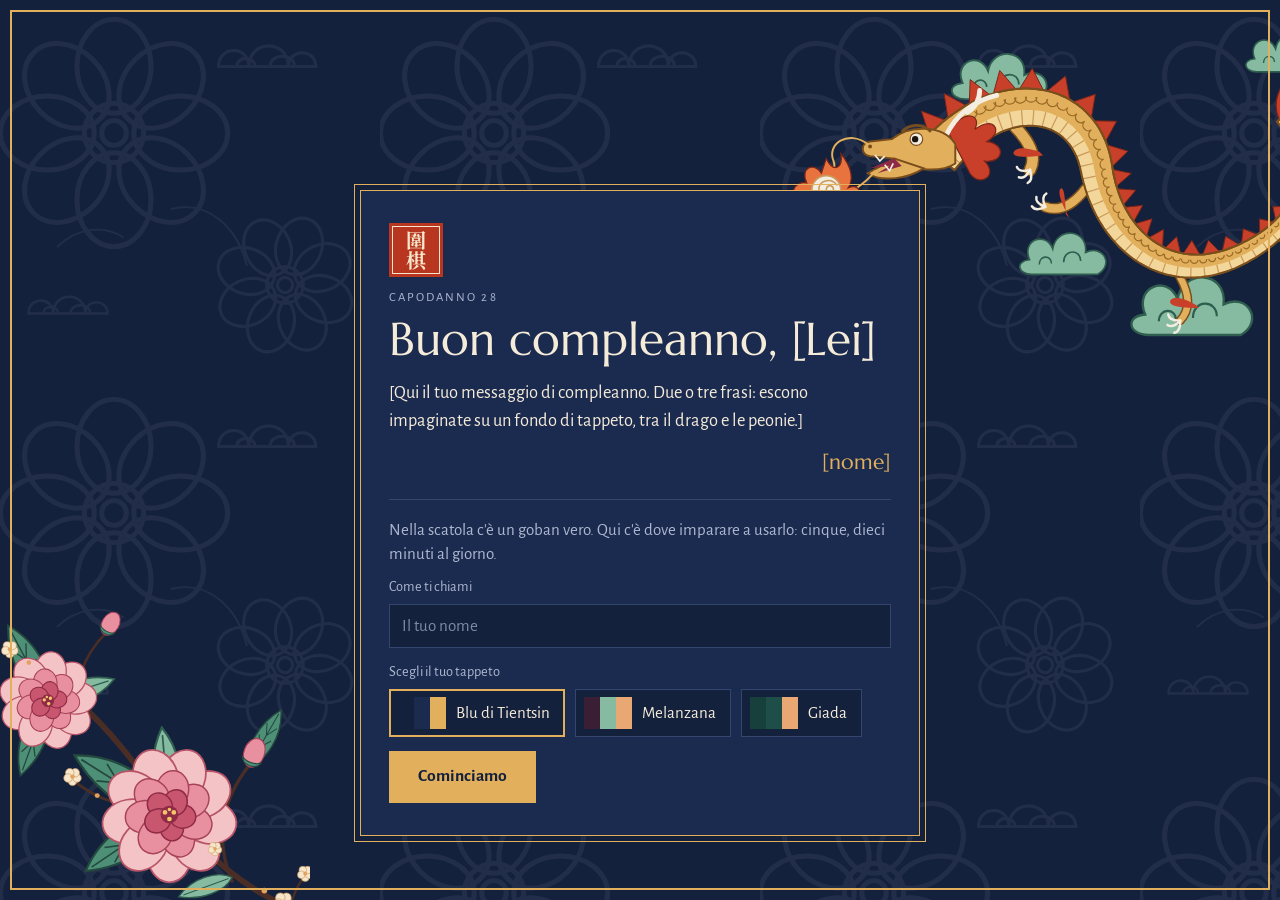
==== index.html @ 8383e3ed "Prima versione del sito: Oggi, percorso, problemi, partita, sfida, tappeto Motore, catalogo e conten" ====
<!doctype html>
<html lang="it" data-palette="blu">
<head>
<meta charset="utf-8">
<meta name="viewport" content="width=device-width, initial-scale=1, viewport-fit=cover">
<title>Capodanno 28</title>
<meta name="description" content="Il go per due: lezioni, problemi, partite e la sfida della settimana.">
<meta name="theme-color" content="#14213D">
<meta name="color-scheme" content="dark">
<link rel="manifest" href="manifest.webmanifest">
<link rel="icon" href="img/icon-192.png" type="image/png">
<link rel="apple-touch-icon" href="img/apple-touch-icon.png">
<meta name="apple-mobile-web-app-capable" content="yes">
<meta name="mobile-web-app-capable" content="yes">
<meta name="apple-mobile-web-app-status-bar-style" content="black-translucent">
<meta name="apple-mobile-web-app-title" content="Capodanno 28">
<link rel="preconnect" href="https://fonts.googleapis.com">
<link rel="preconnect" href="https://fonts.gstatic.com" crossorigin>
<link href="https://fonts.googleapis.com/css2?family=Marcellus&family=Alegreya+Sans:ital,wght@0,400;0,500;0,700;1,400&display=swap" rel="stylesheet">
<link href="https://fonts.googleapis.com/css2?family=Noto+Serif+SC:wght@700&text=%E5%8A%AB%E5%90%83%E5%9C%8D%E5%9C%B0%E5%AF%B6%E5%B8%AB%E5%BE%81%E6%95%91%E6%9D%BE%E6%A2%85%E6%A3%84%E6%A3%8B%E6%AE%BA%E6%B3%A2%E6%B4%BB%E7%88%90%E7%89%A1%E7%93%B6%E7%9C%BC%E7%9F%B3%E7%AB%B9%E7%B6%B2%E8%8F%8A%E8%93%AE%E8%9D%A0%E8%9D%B6%E8%AE%80%E9%80%A3%E9%9B%99%E9%9B%B2%E9%AF%89%E9%B3%A5%E9%B3%B3%E9%B6%B4%E9%BE%8D&display=swap" rel="stylesheet">
<link rel="stylesheet" href="css/app.css">
</head>
<body>
<a class="skip" href="#main">Vai al contenuto</a>
<div class="shell">
  <aside class="side" id="side" aria-label="Menu"></aside>
  <header class="topbar">
    <a class="brand" href="#oggi"><span class="seal-big" aria-hidden="true">圍<br>棋</span><span>Capodanno 28</span></a>
    <button class="menu-btn" id="menuBtn" type="button" aria-label="Tutte le sezioni">
      <svg width="24" height="24" viewBox="0 0 24 24" fill="none" stroke="currentColor" stroke-width="1.8" stroke-linecap="round" aria-hidden="true"><path d="M4 7h16M4 12h16M4 17h16"/></svg>
    </button>
  </header>
  <main id="main" tabindex="-1"></main>
  <nav class="tabs" id="tabs" aria-label="Sezioni principali"></nav>
</div>
<noscript><p style="padding:24px">Capodanno 28 ha bisogno di JavaScript.</p></noscript>
<script src="js/config.js"></script>
<script src="js/util.js"></script>
<script src="js/engine.js"></script>
<script src="js/catalog.js"></script>
<script src="js/content.js"></script>
<script src="js/ornamenti.js"></script>
<script src="js/store.js"></script>
<script src="js/goban.js"></script>
<script src="js/player.js"></script>
<script src="js/game.js"></script>
<script src="js/views.js"></script>
</body>
</html>
---- css/app.css ----
/* ===== Capodanno 28 · tappeti Nichols (Tientsin, anni '20–'30) ===== */
:root, :root[data-palette="blu"] {
  --field: #14213D; --field2: #1B2B4F; --line: #33466F; --band: #E2B05C; --text: #F5EBD9; --muted: #AEB7CF;
  --accent: #E2B05C; --accent-text: #14213D; --tab: #0F1930; --shade: rgba(8, 14, 30, .55);
}
:root[data-palette="melanzana"] {
  --field: #3A1E33; --field2: #4A2842; --line: #6A3F5E; --band: #86BBA2; --text: #F7EBDD; --muted: #CDB5C4;
  --accent: #E9A774; --accent-text: #3A1E33; --tab: #2C1626; --shade: rgba(26, 10, 22, .55);
}
:root[data-palette="giada"] {
  --field: #173F3B; --field2: #1F4E49; --line: #2F6A62; --band: #E9A774; --text: #F5EEDF; --muted: #A9C9BF;
  --accent: #E9A774; --accent-text: #173F3B; --tab: #10302D; --shade: rgba(6, 26, 24, .55);
}
:root {
  --peony: #E8909F; --pearl: #86BBA2; --pearl-dark: #2F5E4F; --cinnabar: #B8361F; --wood: #D9AE6B; --gold: #E2B05C;
  --good: #8FC3A8; --bad: #F2A58E; --info: #F3CF8A;
  --me: var(--gold); --rival: var(--peony);
  --display: 'Marcellus', 'Iowan Old Style', Georgia, serif;
  --body: 'Alegreya Sans', 'Gill Sans', 'Segoe UI', system-ui, sans-serif;
  --han: 'Noto Serif SC', 'Songti SC', 'SimSun', serif;
  --side-w: 232px; --tabs-h: 64px;
  color-scheme: dark;
}
:root[data-me="oro"] { --me: var(--gold); } :root[data-me="rosa"] { --me: var(--peony); } :root[data-me="giada"] { --me: var(--pearl); }
:root[data-rival="oro"] { --rival: var(--gold); } :root[data-rival="rosa"] { --rival: var(--peony); } :root[data-rival="giada"] { --rival: var(--pearl); }

*, *::before, *::after { box-sizing: border-box; }
html { -webkit-text-size-adjust: 100%; scroll-padding-top: 70px; }
body { margin: 0; min-height: 100vh; background: var(--field); color: var(--text); font-family: var(--body); font-size: 17px; line-height: 1.45; -webkit-font-smoothing: antialiased; overflow-x: hidden; }
img { max-width: 100%; }
h1, h2, h3 { font-family: var(--display); font-weight: 400; line-height: 1.1; margin: 0 0 .35em; text-wrap: balance; }
h1 { font-size: clamp(2rem, 5vw, 2.9rem); }
h2 { font-size: 1.55rem; }
h3 { font-size: 1.25rem; }
p { margin: 0 0 .6em; }
a { color: var(--band); }
button, input, select, textarea { font: inherit; color: inherit; }
::selection { background: var(--band); color: var(--field); }
:focus-visible { outline: 2px solid var(--band); outline-offset: 2px; }
.sr-only { position: absolute; width: 1px; height: 1px; overflow: hidden; clip: rect(0 0 0 0); }
.skip { position: absolute; left: -999px; top: 8px; background: var(--accent); color: var(--accent-text); padding: 8px 12px; z-index: 100; }
.skip:focus { left: 8px; }
.dim { color: var(--muted); }
.small { font-size: .92rem; } .tiny { font-size: .78rem; }
.kicker { color: var(--muted); font-size: .8rem; letter-spacing: .16em; text-transform: uppercase; margin: 0 0 4px; }
.label { color: var(--band); font-size: .8rem; letter-spacing: .16em; text-transform: uppercase; font-weight: 700; margin: 0; }
.row-between { display: flex; justify-content: space-between; align-items: baseline; gap: 12px; }
.c-me { color: var(--me); } .c-rival { color: var(--rival); }
.big-num { font-family: var(--display); font-size: 1.8rem; line-height: 1; }
.huge { font-family: var(--display); font-size: clamp(2.8rem, 9vw, 3.6rem); line-height: 1; }

/* ---------- guscio: menu laterale su computer, tab bar su telefono ---------- */
.shell { min-height: 100vh; }
.side { position: fixed; inset: 0 auto 0 0; width: var(--side-w); background: var(--tab); border-right: 2px solid var(--band); padding: 26px 18px 18px; display: flex; flex-direction: column; gap: 20px; overflow: hidden auto; z-index: 20; }
.brand { display: flex; align-items: center; gap: 10px; color: var(--text); text-decoration: none; font-family: var(--display); font-size: 1.25rem; }
.seal-big { width: 42px; height: 42px; flex: none; background: var(--cinnabar); color: #F7E6CC; display: inline-flex; align-items: center; justify-content: center; font-family: var(--han); font-weight: 700; font-size: 15px; line-height: 1; text-align: center; box-shadow: inset 0 0 0 3px var(--cinnabar), inset 0 0 0 4px #F7E6CC; }
.side-filo p { margin: 6px 0 0; font-size: .85rem; color: var(--muted); }
.side-nav { display: flex; flex-direction: column; gap: 1px; position: relative; z-index: 1; }
.side-nav a { padding: 7px 12px; color: var(--muted); text-decoration: none; border-left: 3px solid transparent; }
.side-nav a:hover { color: var(--text); }
.side-nav a.on { color: var(--text); font-weight: 700; border-left-color: var(--band); background: linear-gradient(90deg, var(--shade), transparent); }
.office-btn { position: relative; z-index: 1; display: flex; align-items: center; justify-content: space-between; gap: 8px; min-height: 40px; padding: 0 12px; background: var(--tab); border: 1px solid var(--line); color: var(--muted); cursor: pointer; font-size: .92rem; }
.office-btn:hover { color: var(--text); border-color: var(--band); }
kbd { font-family: var(--body); font-size: .75rem; border: 1px solid var(--line); padding: 0 5px; }
.side-orn { position: absolute; left: -30px; bottom: -26px; width: 180px; opacity: .95; pointer-events: none; }
.topbar { display: none; }
.tabs { display: none; }
main { margin-left: var(--side-w); min-height: 100vh; outline: none; }

@media (max-width: 899px) {
  .side { display: none; }
  main { margin-left: 0; padding-bottom: calc(var(--tabs-h) + env(safe-area-inset-bottom, 0px)); }
  .topbar { display: flex; position: sticky; top: 0; z-index: 20; align-items: center; justify-content: space-between; padding: calc(8px + env(safe-area-inset-top, 0px)) 12px 8px 16px; background: var(--tab); border-bottom: 1px solid var(--line); }
  .topbar .seal-big { width: 34px; height: 34px; font-size: 12px; }
  .topbar .brand { font-size: 1.1rem; }
  .menu-btn { width: 44px; height: 44px; display: inline-flex; align-items: center; justify-content: center; background: none; border: 0; color: var(--muted); cursor: pointer; }
  .tabs { display: grid; grid-template-columns: repeat(5, minmax(0, 1fr)); position: fixed; left: 0; right: 0; bottom: 0; z-index: 20; background: var(--tab); border-top: 2px solid var(--band); padding-bottom: env(safe-area-inset-bottom, 0px); }
  .tabs a { display: flex; flex-direction: column; align-items: center; justify-content: center; gap: 2px; min-height: var(--tabs-h); color: var(--muted); text-decoration: none; font-size: .74rem; }
  .tabs a.on { color: var(--band); }
}

/* ---------- pagina ---------- */
.view { position: relative; isolation: isolate; padding: 34px 40px 56px; max-width: 1240px; min-height: 100vh; }
@media (max-width: 899px) { .view { padding: 20px 16px 32px; min-height: 0; } }
.view::after { content: ''; display: block; height: 16px; margin-top: 40px; background: var(--band); -webkit-mask: url(../img/greca.svg) repeat-x center / 16px 16px; mask: url(../img/greca.svg) repeat-x center / 16px 16px; opacity: .8; }
.page-head { margin-bottom: 22px; max-width: 60ch; text-shadow: 0 1px 12px var(--field); }
.lede { color: var(--muted); font-size: 1.05rem; max-width: 58ch; }
.sec-h { margin: 34px 0 12px; font-size: 1.35rem; }
.card { background: var(--field2); border: 1px solid var(--line); padding: 18px 20px; }
.card.accent, .accent-border { border-color: var(--band); }
.card h2 { font-size: 1.35rem; }
.card-inner { background: var(--shade); border: 1px solid var(--line); padding: 12px 14px; }

/* ornamenti sparsi */
.orn-layer { position: absolute; inset: 0; z-index: -1; overflow: hidden; pointer-events: none; }
.intaglio { position: absolute; inset: 0; background: url(../img/intaglio.svg) repeat 0 0 / 420px 420px; opacity: .055; }
.orn { position: absolute; height: auto; filter: drop-shadow(0 6px 10px rgba(0, 0, 0, .25)); }
.orn.flip { transform: scaleX(-1); }
.o-tr { right: -60px; top: -24px; }
.o-ml { left: -80px; top: 44%; }
.o-br { right: -50px; bottom: 30px; }
.o-bl { left: -40px; bottom: -20px; }
@media (max-width: 899px) {
  .orn { opacity: .85; }
  .o-tr { right: -90px; top: -10px; max-width: 62vw; }
  .o-ml { left: -100px; max-width: 46vw; }
  .o-br { right: -80px; max-width: 50vw; }
  .o-bl { display: none; }
}

/* ---------- pulsanti ---------- */
.btn { display: inline-flex; align-items: center; justify-content: center; gap: 6px; min-height: 44px; padding: 0 16px; background: transparent; color: var(--text); border: 1px solid var(--line); cursor: pointer; text-decoration: none; font-size: 1rem; }
.btn:hover { border-color: var(--band); }
.btn.primary { background: var(--accent); border-color: var(--accent); color: var(--accent-text); font-weight: 700; }
.btn.primary:hover { filter: brightness(1.07); }
.btn.ghost { border-color: transparent; color: var(--muted); text-decoration: underline; text-decoration-color: var(--line); text-underline-offset: 4px; padding: 0 10px; }
.btn.ghost:hover { color: var(--text); text-decoration-color: var(--band); }
.btn.ghost.danger:hover { color: var(--bad); }
.btn.small { min-height: 34px; font-size: .9rem; }
.btn.big { min-height: 52px; padding: 0 28px; font-size: 1.1rem; }
.btn:disabled { opacity: .4; cursor: not-allowed; }
.actions { display: flex; flex-wrap: wrap; gap: 10px; align-items: center; margin-top: 12px; }
.feedback { min-height: 1.4em; margin: 8px 0 0; font-weight: 500; }
.feedback.good { color: var(--good); } .feedback.bad { color: var(--bad); } .feedback.info { color: var(--info); }
.term { font: inherit; color: inherit; background: none; border: 0; padding: 0; cursor: help; text-decoration: underline dotted; text-decoration-color: var(--band); text-underline-offset: 4px; }
.term:hover { color: var(--band); }

/* ---------- perle, filo, sigilli ---------- */
.pearl { display: inline-block; width: 20px; height: 20px; border-radius: 50%; border: 1px solid var(--band); background: var(--field); position: relative; flex: none; }
.pearl.on, .pearl.sm { background: radial-gradient(circle at 35% 30%, #DDF0E4, var(--pearl) 45%, #4E8F78); border-color: var(--pearl-dark); }
.pearl.sm { width: 14px; height: 14px; vertical-align: -2px; }
.filo { position: relative; display: flex; justify-content: space-between; align-items: center; max-width: 380px; height: 24px; margin-top: 8px; }
.filo::before { content: ''; position: absolute; left: 0; right: 0; top: 50%; height: 1px; background: var(--band); }
.filo.sm { height: 16px; } .filo.sm .pearl { width: 13px; height: 13px; }
.filo-extra { position: absolute; right: -32px; font-size: .8rem; color: var(--pearl); }
.seal-mini { display: inline-flex; width: 26px; height: 26px; align-items: center; justify-content: center; background: var(--cinnabar); color: #F7E6CC; font-family: var(--han); font-weight: 700; font-size: 14px; flex: none; }
.seal-mini.off { background: transparent; border: 1px solid var(--line); color: var(--line); }
.seals { display: grid; grid-template-columns: repeat(auto-fill, minmax(84px, 1fr)); gap: 12px 8px; }
.seal-cell { display: flex; flex-direction: column; align-items: center; gap: 3px; text-align: center; color: var(--muted); }
.seal { width: 50px; height: 50px; display: flex; align-items: center; justify-content: center; font-family: var(--han); font-weight: 700; font-size: 25px; border: 1px solid var(--line); color: var(--line); }
.seal-cell.part .seal { border: 1.5px dashed #C8402A; color: #E07A62; }
.seal-cell.got .seal { background: var(--cinnabar); color: #F7E6CC; border: 0; box-shadow: inset 0 0 0 3px var(--cinnabar), inset 0 0 0 4px #F7E6CC; transform: rotate(-2deg); }
.seal-cell.got { color: var(--text); }

/* ---------- Oggi ---------- */
.today-head { display: flex; flex-wrap: wrap; justify-content: space-between; align-items: flex-end; gap: 16px 40px; margin-bottom: 22px; text-shadow: 0 1px 12px var(--field); }
.today-head h1 { margin: 0; }
.today-filo { flex: 0 1 400px; min-width: 260px; }
.today-filo p { margin: 8px 0 0; }
.today-strip { display: grid; grid-template-columns: repeat(auto-fit, minmax(260px, 1fr)); gap: 16px; margin-top: 24px; }
.quick { display: grid; gap: 8px; }
.quick-card { display: flex; flex-direction: column; padding: 10px 14px; border: 1px solid var(--line); background: var(--field); color: var(--text); text-decoration: none; }
.quick-card:hover { border-color: var(--band); }
.qc-t { font-family: var(--display); font-size: 1.12rem; }
.mini-sfida { display: grid; grid-template-columns: minmax(0, 1fr) auto minmax(0, 1fr); align-items: center; gap: 10px; color: var(--text); text-decoration: none; }
.mini-sfida:hover, .mini-tappeto:hover { border-color: var(--band); }
.ms-side { display: flex; flex-direction: column; gap: 2px; font-size: .9rem; }
.ms-side.r { align-items: flex-end; text-align: right; }
.ms-mid { color: var(--muted); font-size: .75rem; letter-spacing: .12em; text-transform: uppercase; text-align: center; }
.mini-tappeto { display: flex; flex-direction: column; gap: 10px; color: var(--text); text-decoration: none; }
.mt-row { display: grid; grid-template-columns: repeat(4, minmax(0, 1fr)); gap: 8px; }
.mt-tile { aspect-ratio: 1; background: var(--field); border: 1px solid var(--band); display: flex; flex-direction: column; align-items: center; justify-content: center; overflow: hidden; }
.mt-tile img { width: 120%; max-width: none; height: 100%; object-fit: contain; }
.mt-tile.locked { border: 1px dashed var(--line); color: var(--muted); }
.han { font-family: var(--han); font-weight: 700; font-size: 1.6rem; color: var(--line); }
.done-card { max-width: 640px; }

/* ---------- goban e pannello ---------- */
.play { display: grid; grid-template-columns: minmax(0, 1fr) minmax(300px, 400px); gap: 28px; align-items: start; }
.play-board { min-width: 0; }
.goban-frame { padding: 10px; background: var(--wood); border: 1px solid #A87B3E; outline: 1px solid var(--band); outline-offset: 4px; margin: 5px; box-shadow: 0 14px 30px rgba(0, 0, 0, .35); }
.goban-frame.sm { padding: 6px; outline-offset: 3px; box-shadow: none; }
.board-wrap { width: min(100%, calc(100vh - 120px)); aspect-ratio: 1; margin: 0 auto; }
.goban-svg { width: 100%; height: 100%; display: block; touch-action: manipulation; user-select: none; -webkit-user-select: none; -webkit-tap-highlight-color: transparent; }
.play-side { position: sticky; top: 24px; display: flex; flex-direction: column; max-height: calc(100vh - 48px); overflow-y: auto; }
.play-title { font-size: 1.45rem; line-height: 1.25; margin: 4px 0 6px; }
.progress { display: flex; gap: 6px; margin-bottom: 12px; }
.progress:empty { display: none; }
.progress span { flex: 1; height: 4px; background: var(--line); }
.progress span.past { background: var(--band); } .progress span.now { background: var(--accent); box-shadow: 0 0 0 1px var(--accent); }
.diff { color: var(--band); letter-spacing: .08em; }
.lesson-text { font-size: 1.08rem; }
.seq-note { color: var(--info); border-left: 2px solid var(--band); padding-left: 12px; min-height: 1.4em; }
.logbox { margin-top: 14px; border-top: 1px solid var(--line); padding-top: 8px; }
.logbox summary { cursor: pointer; color: var(--muted); font-size: .92rem; min-height: 32px; display: flex; align-items: center; }
.log { max-height: 220px; overflow-y: auto; font-size: .95rem; padding-top: 4px; }
.log-line { padding-left: 16px; position: relative; margin-bottom: 4px; }
.log-line::before { content: ''; position: absolute; left: 2px; top: .6em; width: 6px; height: 6px; background: var(--band); transform: rotate(45deg); }
.log-line.alert::before { background: var(--cinnabar); }
.log-line.idea { color: var(--info); font-style: italic; }
.log-line.dim { color: var(--muted); } .log-line.dim::before { background: var(--line); }
.coach-out { margin-top: 14px; padding: 12px 14px; background: var(--shade); border: 1px solid var(--band); }
.coach-h { display: flex; align-items: center; gap: 8px; font-family: var(--display); font-size: 1.1rem; color: var(--band); margin-bottom: 6px; }
.coach-out p { font-size: .98rem; }
@media (max-width: 899px) {
  /* telefono: consegna sopra, goban, poi risposta e pulsanti */
  .play { display: flex; flex-direction: column; gap: 0; }
  .play-side { display: contents; }
  .play-head { order: -1; margin-bottom: 10px; }
  .play-board { margin: 0 -8px 6px; }
  .play-side > :not(.play-head) { order: 1; }
  .play .play-body:not(:empty), .play .feedback:not(:empty) { background: var(--field2); border: 1px solid var(--line); padding: 10px 14px; margin: 8px 0 0; }
  .play .feedback:not(:empty) + .actions { margin-top: 10px; }
  .goban-frame { padding: 6px; outline-offset: 3px; margin: 4px; }
  .board-wrap { width: 100%; }
  .play-title { font-size: 1.3rem; }
  .game .play-head { display: none; }
  .game-top { margin-bottom: 10px; gap: 8px; }
  .pl-card { padding: 6px 10px; }
}

/* ---------- partita ---------- */
.game-top { display: flex; flex-direction: column; gap: 12px; margin-bottom: 18px; }
.cfg-btn { align-self: flex-start; display: inline-flex; align-items: center; gap: 10px; min-height: 44px; padding: 0 16px; background: var(--field2); border: 1px solid var(--line); color: var(--text); cursor: pointer; max-width: 100%; text-align: left; }
.cfg-btn:hover, .cfg-btn[aria-expanded="true"] { border-color: var(--band); }
.chev { color: var(--band); }
.cfg-sheet { max-width: 720px; }
.seg { border: 0; padding: 0; margin: 0 0 14px; }
.seg legend { font-family: var(--display); font-size: 1.08rem; color: var(--band); margin-bottom: 6px; padding: 0; }
.seg-row { display: flex; flex-wrap: wrap; gap: 6px; }
.seg label { position: relative; }
.seg input { position: absolute; opacity: 0; pointer-events: none; }
.seg label span { display: inline-flex; align-items: center; min-height: 40px; padding: 0 14px; border: 1px solid var(--line); cursor: pointer; }
.seg input:checked + span { background: var(--accent); border-color: var(--accent); color: var(--accent-text); font-weight: 700; }
.seg input:focus-visible + span { outline: 2px solid var(--band); outline-offset: 2px; }
.hint { color: var(--muted); font-size: .9rem; margin: 6px 0 0; }
.check { display: flex; gap: 10px; align-items: center; min-height: 40px; cursor: pointer; }
.check input { width: 20px; height: 20px; accent-color: var(--accent); }
.pl-cards { display: grid; grid-template-columns: repeat(2, minmax(0, 1fr)); gap: 10px; max-width: 520px; }
.pl-card { display: flex; align-items: center; gap: 10px; padding: 8px 12px; border: 1px solid var(--line); background: var(--field); }
.pl-card.on { border-color: var(--band); }
.pl-t { display: flex; flex-direction: column; line-height: 1.2; min-width: 0; }
.pl-t small { color: var(--muted); font-size: .82rem; }
.stone { width: 18px; height: 18px; border-radius: 50%; flex: none; }
.stone.b { background: radial-gradient(circle at 35% 30%, #5B5866, #0E0D12 60%); border: 1px solid #5A6488; }
.stone.w { background: radial-gradient(circle at 35% 30%, #FFFDF7, #D9CDB5); }
.status { font-weight: 500; }
.alert { margin: 8px 0; }
.alert-h { font-weight: 700; margin-bottom: 4px; }
.alert-h.bad { color: var(--bad); } .alert-h.good { color: var(--good); }
.verdict { font-family: var(--display); font-size: 1.3rem; margin: 6px 0; }
.verdict.good { color: var(--good); } .verdict.warn { color: var(--info); } .verdict.bad { color: var(--bad); }
.note { color: var(--bad); }
.icon-btn { min-width: 0; }
.game .actions .icon-btn { flex: 1 1 0; min-width: 88px; }
.slider { width: 100%; accent-color: var(--accent); margin: 12px 0; }
.review-list, .chips { display: flex; flex-wrap: wrap; gap: 6px; margin: 8px 0; }
.chip { min-height: 36px; padding: 0 12px; background: var(--field); border: 1px solid var(--line); color: var(--text); cursor: pointer; font-size: .92rem; }
.chip:hover { border-color: var(--band); }
.chip.bad { border-color: var(--bad); color: var(--bad); } .chip.warn { border-color: var(--info); color: var(--info); }

/* ---------- percorso e problemi ---------- */
.path { list-style: none; margin: 0; padding: 0; display: flex; flex-direction: column; gap: 8px; max-width: 860px; }
.path-row { display: grid; grid-template-columns: 44px minmax(0, 1fr) auto; gap: 14px; align-items: center; padding: 12px 16px; }
.pr-n { width: 38px; height: 38px; display: flex; align-items: center; justify-content: center; font-family: var(--display); font-size: 1.2rem; border: 1px solid var(--line); color: var(--muted); }
.path-row.done .pr-n { background: var(--band); border-color: var(--band); color: var(--field); }
.path-row.cur { border-color: var(--band); }
.path-row.cur .pr-n { border-color: var(--band); color: var(--band); }
.path-row.locked { opacity: .6; }
.pr-main { display: flex; flex-direction: column; min-width: 0; }
.pr-t { font-family: var(--display); font-size: 1.25rem; }
.pr-act { display: flex; flex-wrap: wrap; gap: 8px; justify-content: flex-end; }
@media (max-width: 640px) { .path-row { grid-template-columns: 38px minmax(0, 1fr); } .pr-act { grid-column: 1 / -1; justify-content: flex-start; } }
.tiles { display: grid; grid-template-columns: repeat(auto-fit, minmax(220px, 1fr)); gap: 12px; max-width: 900px; }
.tile { display: flex; flex-direction: column; gap: 2px; color: var(--text); text-decoration: none; }
.tile:hover { border-color: var(--band); }
.levels { display: grid; grid-template-columns: repeat(auto-fill, minmax(64px, 1fr)); gap: 8px; max-width: 900px; }
.lvl { display: flex; flex-direction: column; gap: 6px; padding: 8px 8px 10px; border: 1px solid var(--line); background: var(--field2); color: var(--text); text-decoration: none; text-align: center; }
.lvl-n { font-family: var(--display); font-size: 1.15rem; }
.lvl-bar { height: 4px; background: var(--line); display: block; }
.lvl-bar span { display: block; height: 100%; background: var(--pearl); }
.lvl.cur { border-color: var(--band); }
.lvl.full { border-color: var(--pearl-dark); }
.lvl.locked { opacity: .45; cursor: pointer; }
.lvl:hover { border-color: var(--band); }
.theme-list { display: grid; grid-template-columns: repeat(auto-fill, minmax(260px, 1fr)); gap: 8px; max-width: 900px; }
.theme { display: flex; gap: 12px; align-items: center; color: var(--text); text-decoration: none; padding: 12px 14px; }
.theme:hover { border-color: var(--band); }
.pgrid { display: grid; grid-template-columns: repeat(auto-fill, minmax(76px, 1fr)); gap: 8px; max-width: 700px; }
.pcell { display: flex; flex-direction: column; align-items: center; justify-content: center; min-height: 64px; background: var(--field2); border: 1px solid var(--line); color: var(--text); text-decoration: none; font-family: var(--display); font-size: 1.35rem; }
.pcell span { font-family: var(--body); font-size: .72rem; color: var(--muted); }
.pcell.ok { border-color: var(--pearl-dark); background: linear-gradient(var(--field2), var(--field2)) padding-box; }
.pcell.ok span { color: var(--pearl); }
.pcell.ko span { color: var(--bad); }
.pcell:hover { border-color: var(--band); }

/* ---------- sfida ---------- */
.score { display: grid; grid-template-columns: minmax(0, 1fr) auto minmax(0, 1fr); align-items: end; gap: 10px; max-width: 640px; }
.sc-side { display: flex; flex-direction: column; gap: 2px; }
.sc-side.r { align-items: flex-end; text-align: right; }
.sc-mid { font-family: var(--display); color: var(--muted); padding-bottom: 26px; }
.saturday { max-width: 640px; margin-top: 14px; }
.saturday .title { font-family: var(--display); font-size: 1.3rem; margin: 4px 0; }
.codes { margin-top: 18px; max-width: 900px; }
.two { display: grid; grid-template-columns: repeat(auto-fit, minmax(260px, 1fr)); gap: 18px; margin-top: 8px; }
textarea.code { width: 100%; resize: vertical; background: var(--field); border: 1px solid var(--line); padding: 8px 10px; font-family: ui-monospace, Menlo, Consolas, monospace; font-size: .78rem; word-break: break-all; margin-top: 6px; }
.readout { display: flex; flex-direction: column; padding: 6px 16px; max-width: 900px; }
.ro-row { display: grid; grid-template-columns: 200px minmax(0, 1fr) auto; gap: 12px; padding: 9px 0; border-bottom: 1px solid var(--line); align-items: center; }
.ro-row:last-child { border-bottom: 0; }
.ro-row.live { grid-template-columns: 64px minmax(0, 1fr) auto; }
.ro-row .ok { color: var(--pearl); } .ro-row .ko { color: var(--bad); }
.meter { display: block; height: 6px; background: var(--line); } .meter span { display: block; height: 100%; background: var(--pearl); }
@media (max-width: 640px) { .ro-row { grid-template-columns: minmax(0, 1fr) auto; } .ro-row > :first-child { grid-column: 1 / -1; } .ro-row.live { grid-template-columns: 54px minmax(0, 1fr); } .ro-row.live > :first-child { grid-column: auto; } .ro-row.live > :last-child { grid-column: 1 / -1; justify-self: start; } }
.live { display: flex; flex-direction: column; gap: 12px; max-width: 900px; }
.live-add summary { list-style: none; width: max-content; }
.live-add summary::-webkit-details-marker { display: none; }
.live-add[open] summary { margin-bottom: 12px; }
.form-grid { display: grid; grid-template-columns: repeat(auto-fill, minmax(150px, 1fr)); gap: 12px; }
.field { display: flex; flex-direction: column; gap: 6px; margin-bottom: 14px; }
.field > span { color: var(--muted); font-size: .9rem; }
.form-grid .field { margin: 0; }
input[type="text"], input[type="date"], input[type="search"], select, .search { min-height: 44px; width: 100%; background: var(--field); border: 1px solid var(--line); padding: 8px 12px; border-radius: 0; }
input:focus-visible, select:focus-visible, textarea:focus-visible { outline: 2px solid var(--band); outline-offset: 1px; }
input::placeholder, textarea::placeholder { color: var(--muted); opacity: .7; }

/* ---------- tappeto ---------- */
.carpet-frame { padding: 14px; border: 2px solid var(--band); background: var(--field2); position: relative; max-width: 1000px; }
.carpet-frame::before, .carpet-frame::after { content: ''; position: absolute; left: 10px; right: 10px; height: 12px; background: repeating-linear-gradient(90deg, var(--text) 0 1px, transparent 1px 5px); opacity: .5; }
.carpet-frame::before { top: -14px; } .carpet-frame::after { bottom: -14px; }
.carpet { display: grid; grid-template-columns: repeat(auto-fill, minmax(92px, 1fr)); gap: 8px; }
.ct { aspect-ratio: 1; display: flex; flex-direction: column; align-items: center; justify-content: center; gap: 2px; padding: 4px; background: var(--field); border: 1px solid var(--line); overflow: hidden; color: var(--muted); font: inherit; }
.ct.open { border-color: var(--band); cursor: pointer; color: var(--text); }
.ct.open:hover { background: var(--shade); }
.ct img { flex: 1; min-height: 0; width: 100%; object-fit: contain; }
.ct-l { font-size: .68rem; line-height: 1.1; text-align: center; max-width: 100%; overflow: hidden; text-overflow: ellipsis; white-space: nowrap; }
.ct.next { border: 1px dashed var(--band); color: var(--band); }
.motif-card { width: min(92vw, 460px); text-align: center; }
.motif-card img { max-height: 50vh; }

/* ---------- lessico e maestro ---------- */
.gl { display: grid; grid-template-columns: minmax(0, 300px) minmax(0, 1fr); gap: 28px; align-items: start; max-width: 1000px; }
.gl-left { display: flex; flex-direction: column; gap: 10px; }
.gl-list { display: flex; flex-direction: column; max-height: calc(100vh - 280px); overflow-y: auto; padding-right: 6px; }
.gl-cat { font-family: var(--display); color: var(--band); margin: 14px 0 4px; font-size: 1.05rem; }
.gl-item { text-align: left; background: none; border: 0; border-left: 2px solid transparent; padding: 5px 0 5px 12px; cursor: pointer; color: var(--text); }
.gl-item.on { border-left-color: var(--band); color: var(--band); }
.gl-item:hover { color: var(--band); }
.gl-jp { color: var(--muted); font-style: italic; font-size: .9em; }
.gl-detail { position: sticky; top: 24px; }
.gl-head { display: flex; gap: 14px; align-items: baseline; flex-wrap: wrap; }
.tb-jp { color: var(--muted); font-style: italic; font-size: 1.1rem; }
.gl-def { font-size: 1.1rem; max-width: 52ch; }
.gl-dia { width: min(100%, 320px); }
@media (max-width: 899px) { .gl { grid-template-columns: minmax(0, 1fr); } .gl-detail { position: static; order: -1; } .gl-list { max-height: none; } }
#termbox { position: fixed; right: 20px; bottom: 20px; z-index: 60; width: min(380px, calc(100vw - 24px)); background: var(--field2); border: 1px solid var(--band); padding: 16px 18px; box-shadow: 0 18px 40px rgba(0, 0, 0, .5); }
@media (max-width: 899px) { #termbox { left: 12px; right: 12px; width: auto; bottom: calc(var(--tabs-h) + 12px + env(safe-area-inset-bottom, 0px)); max-height: 70vh; overflow-y: auto; } }
.tb-head { display: flex; gap: 12px; align-items: baseline; }
.tb-term { font-family: var(--display); font-size: 1.6rem; color: var(--band); }
.term-dia { width: 200px; margin: 4px 0; }
.ask { display: flex; gap: 8px; max-width: 760px; }
.ask .search { flex: 1; }
.answers { display: flex; flex-direction: column; gap: 10px; max-width: 760px; margin-top: 14px; }
.answer h3 { margin-bottom: 6px; }

/* ---------- progressi e impostazioni ---------- */
.chart { position: relative; display: grid; grid-template-columns: repeat(14, minmax(0, 1fr)); gap: 6px; align-items: end; height: 190px; padding: 16px 16px 8px; max-width: 900px; }
.bar-col { display: flex; flex-direction: column; align-items: center; justify-content: flex-end; height: 100%; gap: 4px; }
.bar { width: 100%; max-width: 26px; background: var(--line); min-height: 2px; }
.bar.full { background: var(--pearl); }
.chart-goal { position: absolute; left: 16px; right: 16px; border-top: 1px dashed var(--band); margin-bottom: 24px; pointer-events: none; }
.chart-goal span { position: absolute; right: 0; top: -18px; font-size: .72rem; color: var(--band); }
.form { max-width: 640px; }
section.card { margin-bottom: 14px; max-width: 900px; }
.swatches { display: flex; flex-wrap: wrap; gap: 10px; }
.swatch { display: inline-flex; align-items: center; gap: 10px; min-height: 48px; padding: 6px 14px 6px 8px; background: var(--field); border: 1px solid var(--line); color: var(--text); cursor: pointer; }
.swatch.on { border-color: var(--band); box-shadow: inset 0 0 0 1px var(--band); }
.sw-chip { display: inline-flex; width: 48px; height: 32px; }
.sw-chip i { flex: 1; }
.sw-blu i:nth-child(1) { background: #14213D; } .sw-blu i:nth-child(2) { background: #1B2B4F; } .sw-blu i:nth-child(3) { background: #E2B05C; }
.sw-melanzana i:nth-child(1) { background: #3A1E33; } .sw-melanzana i:nth-child(2) { background: #86BBA2; } .sw-melanzana i:nth-child(3) { background: #E9A774; }
.sw-giada i:nth-child(1) { background: #173F3B; } .sw-giada i:nth-child(2) { background: #1F4E49; } .sw-giada i:nth-child(3) { background: #E9A774; }
.seg-opt { display: inline-flex; align-items: center; gap: 8px; min-height: 40px; padding: 0 12px 0 0; cursor: pointer; }
.seg-opt input { accent-color: var(--accent); width: 18px; height: 18px; }
.dot { width: 14px; height: 14px; border-radius: 50%; } .dot.c-oro { background: var(--gold); } .dot.c-rosa { background: var(--peony); } .dot.c-giada { background: var(--pearl); }

/* ---------- menu a foglio, messaggi ---------- */
.menu-sheet { position: fixed; inset: 0; z-index: 70; background: rgba(0, 0, 0, .55); display: flex; align-items: flex-end; justify-content: center; padding: 12px; }
@media (min-width: 900px) { .menu-sheet { align-items: center; } }
.menu-card { width: min(100%, 460px); max-height: 85vh; overflow-y: auto; border-color: var(--band); padding-bottom: calc(18px + env(safe-area-inset-bottom, 0px)); }
.menu-top { display: flex; justify-content: space-between; align-items: center; }
.menu-list { display: grid; grid-template-columns: repeat(2, minmax(0, 1fr)); gap: 6px; margin-top: 8px; }
.menu-list a, .menu-list button { display: flex; align-items: center; gap: 10px; min-height: 48px; padding: 0 12px; background: var(--field); border: 1px solid var(--line); color: var(--text); text-decoration: none; cursor: pointer; text-align: left; font-size: .95rem; }
.menu-list a:hover, .menu-list button:hover { border-color: var(--band); }
#toasts { position: fixed; left: 50%; transform: translateX(-50%); bottom: 22px; z-index: 80; display: flex; flex-direction: column; align-items: center; gap: 8px; pointer-events: none; width: max-content; max-width: calc(100vw - 24px); }
@media (max-width: 899px) { #toasts { bottom: calc(var(--tabs-h) + 12px + env(safe-area-inset-bottom, 0px)); } }
.toast { background: var(--tab); border: 1px solid var(--line); padding: 10px 16px; box-shadow: 0 10px 30px rgba(0, 0, 0, .45); transition: opacity .5s, transform .5s; font-weight: 500; }
.toast.gold { border-color: var(--band); color: var(--band); } .toast.red { border-color: var(--cinnabar); }
.toast.out { opacity: 0; transform: translateY(8px); }
.toast-perle, .toast-seal { display: inline-flex; align-items: center; gap: 8px; }

/* ---------- benvenuto ---------- */
body.welcome-mode .side, body.welcome-mode .tabs, body.welcome-mode .topbar { display: none; }
body.welcome-mode main { margin-left: 0; padding-bottom: 0; }
body.welcome-mode .view { max-width: none; padding: 0; }
body.welcome-mode .view::after { display: none; }
.welcome { position: relative; min-height: 100vh; overflow: hidden; display: flex; align-items: center; justify-content: center; padding: calc(40px + env(safe-area-inset-top, 0px)) 16px calc(40px + env(safe-area-inset-bottom, 0px)); background: var(--field); }
.welcome::before { content: ''; position: absolute; inset: 0; background: url(../img/intaglio.svg) repeat 0 0 / 380px 380px; opacity: .06; }
.welcome::after { content: ''; position: absolute; inset: 10px; border: 2px solid var(--band); pointer-events: none; }
.w-drago { position: absolute; right: -60px; top: 10px; width: min(560px, 80vw); }
.w-peonie { position: absolute; left: -70px; bottom: -40px; width: min(380px, 60vw); transform: rotate(180deg) scaleX(-1); }
.w-card { position: relative; z-index: 1; width: min(560px, 100%); background: var(--field2); border: 1px solid var(--band); outline: 1px solid var(--band); outline-offset: 5px; padding: 32px 28px; margin-top: 14vh; }
.w-card h1 { margin: 6px 0 14px; }
.w-msg { font-size: 1.15rem; line-height: 1.55; }
.w-firma { font-family: var(--display); font-size: 1.3rem; color: var(--band); text-align: right; }
.w-setup { margin-top: 22px; padding-top: 18px; border-top: 1px solid var(--line); }
.w-card .seal-big { width: 54px; height: 54px; font-size: 20px; margin-bottom: 12px; }
@media (max-width: 640px) { .w-card { padding: 24px 18px; margin-top: 22vh; } }

/* ---------- modalità ufficio ---------- */
body.office .shell, body.office #termbox, body.office #toasts { display: none; }
.office-sheet { position: fixed; inset: 0; z-index: 9999; background: #FFFFFF; color: #202124; font-family: 'Segoe UI', Calibri, Arial, sans-serif; font-size: 13px; line-height: 1.3; display: flex; flex-direction: column; color-scheme: light; }
.office-sheet[hidden] { display: none; }
.os-menu { display: flex; gap: 18px; padding: 8px 14px; background: #F3F3F3; border-bottom: 1px solid #DADADA; color: #333; overflow-x: auto; }
.os-bar { display: flex; gap: 14px; align-items: center; padding: 5px 10px; border-bottom: 1px solid #DADADA; color: #333; }
.os-ref { width: 70px; border: 1px solid #D0D0D0; padding: 2px 6px; }
.os-fx { color: #888; font-style: italic; }
.os-grid { flex: 1; overflow: auto; }
.os-grid table { border-collapse: collapse; min-width: 100%; }
.os-grid th { background: #F3F3F3; color: #555; font-weight: 400; border: 1px solid #DADADA; padding: 2px 6px; position: sticky; top: 0; min-width: 34px; }
.os-grid tbody th { position: static; text-align: center; }
.os-grid td { border: 1px solid #E3E3E3; padding: 3px 8px; height: 20px; white-space: nowrap; min-width: 90px; }
.os-grid td.os-num { text-align: right; }
.os-grid tr.os-title td:first-of-type { font-weight: 700; font-size: 15px; }
.os-grid tr.os-hdr td { background: #E8EEF6; font-weight: 600; }
.os-tabs { display: flex; gap: 2px; padding: 0 10px calc(0px + env(safe-area-inset-bottom, 0px)); background: #F3F3F3; border-top: 1px solid #DADADA; }
.os-tab { padding: 5px 14px; color: #444; background: none; border: 0; font: inherit; cursor: default; }
.os-tab.on { background: #FFF; border: 1px solid #DADADA; border-top: 0; font-weight: 600; }

/* ---------- animazioni ---------- */
.breath { animation: breath 1.8s ease-in-out infinite; }
@keyframes breath { 50% { opacity: .4; } }
.pulse { animation: pulse .6s ease-out forwards; transform-box: fill-box; transform-origin: center; }
@keyframes pulse { from { transform: scale(.7); opacity: 1; } to { transform: scale(1.35); opacity: 0; } }
@media (prefers-reduced-motion: reduce) { .breath { animation: none; } .pulse { animation: none; opacity: 0; } .toast { transition: none; } }
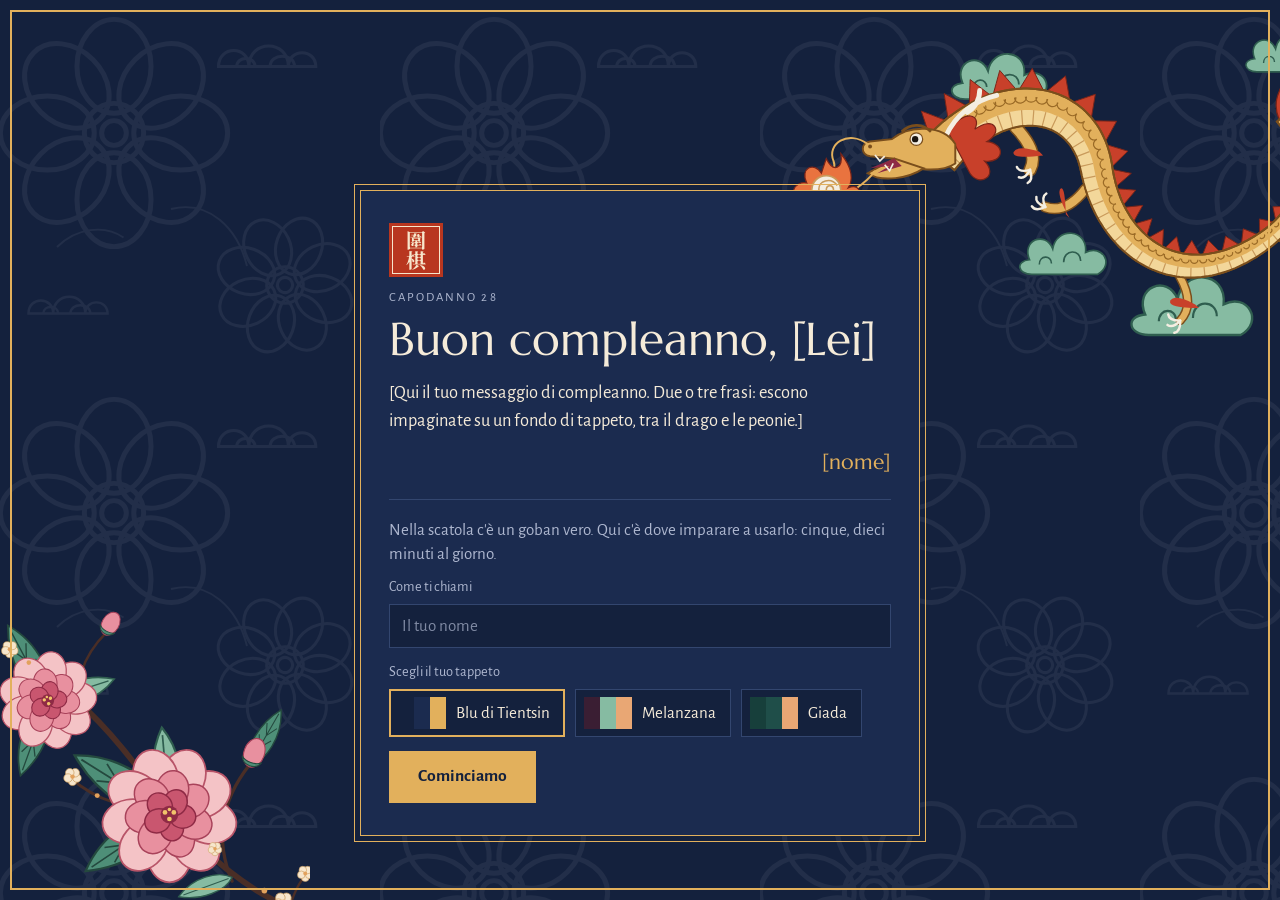
==== commit 949b77d7: "Account Supabase predisposto, problemi a caso, meno clic, salvaschermo - Accesso con email e passwor" ====
--- a/index.html
+++ b/index.html
@@ -41,6 +41,7 @@
 <script src="js/content.js"></script>
 <script src="js/ornamenti.js"></script>
 <script src="js/store.js"></script>
+<script src="js/sync.js"></script>
 <script src="js/goban.js"></script>
 <script src="js/player.js"></script>
 <script src="js/game.js"></script>
--- a/css/app.css
+++ b/css/app.css
@@ -406,25 +406,52 @@
 .w-card .seal-big { width: 54px; height: 54px; font-size: 20px; margin-bottom: 12px; }
 @media (max-width: 640px) { .w-card { padding: 24px 18px; margin-top: 22vh; } }
 
-/* ---------- modalità ufficio ---------- */
+/* ---------- modalità ufficio: il tappeto come salvaschermo ---------- */
 body.office .shell, body.office #termbox, body.office #toasts { display: none; }
-.office-sheet { position: fixed; inset: 0; z-index: 9999; background: #FFFFFF; color: #202124; font-family: 'Segoe UI', Calibri, Arial, sans-serif; font-size: 13px; line-height: 1.3; display: flex; flex-direction: column; color-scheme: light; }
-.office-sheet[hidden] { display: none; }
-.os-menu { display: flex; gap: 18px; padding: 8px 14px; background: #F3F3F3; border-bottom: 1px solid #DADADA; color: #333; overflow-x: auto; }
-.os-bar { display: flex; gap: 14px; align-items: center; padding: 5px 10px; border-bottom: 1px solid #DADADA; color: #333; }
-.os-ref { width: 70px; border: 1px solid #D0D0D0; padding: 2px 6px; }
-.os-fx { color: #888; font-style: italic; }
-.os-grid { flex: 1; overflow: auto; }
-.os-grid table { border-collapse: collapse; min-width: 100%; }
-.os-grid th { background: #F3F3F3; color: #555; font-weight: 400; border: 1px solid #DADADA; padding: 2px 6px; position: sticky; top: 0; min-width: 34px; }
-.os-grid tbody th { position: static; text-align: center; }
-.os-grid td { border: 1px solid #E3E3E3; padding: 3px 8px; height: 20px; white-space: nowrap; min-width: 90px; }
-.os-grid td.os-num { text-align: right; }
-.os-grid tr.os-title td:first-of-type { font-weight: 700; font-size: 15px; }
-.os-grid tr.os-hdr td { background: #E8EEF6; font-weight: 600; }
-.os-tabs { display: flex; gap: 2px; padding: 0 10px calc(0px + env(safe-area-inset-bottom, 0px)); background: #F3F3F3; border-top: 1px solid #DADADA; }
-.os-tab { padding: 5px 14px; color: #444; background: none; border: 0; font: inherit; cursor: default; }
-.os-tab.on { background: #FFF; border: 1px solid #DADADA; border-top: 0; font-weight: 600; }
+.saver { position: fixed; inset: 0; z-index: 9999; background: #0B0E17; display: flex; flex-direction: column; align-items: center; justify-content: center; padding: 3vmin 4vmin; gap: 0; cursor: pointer; }
+.fringe { width: min(100%, 150vh); height: 3.2vmin; background: repeating-linear-gradient(90deg, var(--text) 0 2px, transparent 2px 7px); opacity: .55; flex: none; }
+.rug { flex: 1; width: min(100%, 150vh); min-height: 0; display: flex; box-shadow: 0 30px 80px rgba(0, 0, 0, .6); }
+.rug-border { flex: 1; display: flex; padding: 4.5vmin; background: var(--field2); position: relative; }
+.rug-border::before, .rug-border::after { content: ''; position: absolute; left: 1.2vmin; right: 1.2vmin; height: 16px; background: var(--band); -webkit-mask: url(../img/greca.svg) repeat-x center / 16px 16px; mask: url(../img/greca.svg) repeat-x center / 16px 16px; }
+.rug-border::before { top: 1.4vmin; } .rug-border::after { bottom: 1.4vmin; transform: rotate(180deg); }
+.rug-field { flex: 1; position: relative; overflow: hidden; background: var(--field); border: 2px solid var(--band); outline: 1px solid var(--band); outline-offset: -9px; }
+.rug-field::before { content: ''; position: absolute; inset: 0; background: url(../img/intaglio.svg) repeat 0 0 / 360px 360px; opacity: .07; }
+.medallion { position: absolute; left: 50%; top: 50%; width: min(46vmin, 42%); aspect-ratio: 1; transform: translate(-50%, -50%); border-radius: 50%; background: var(--field2); border: 3px solid var(--band); outline: 1px solid var(--band); outline-offset: 7px; display: flex; align-items: center; justify-content: center; overflow: hidden; }
+.med-img { width: 86%; height: 86%; object-fit: contain; }
+.rc { position: absolute; width: 22%; max-height: 40%; object-fit: contain; }
+.rc-tl { left: 2%; top: 3%; } .rc-tr { right: 2%; top: 3%; transform: scaleX(-1); } .rc-bl { left: 2%; bottom: 3%; } .rc-br { right: 2%; bottom: 3%; transform: scaleX(-1); }
+.drift { position: absolute; max-height: 34%; object-fit: contain; opacity: 0; transition: opacity 2.4s ease; pointer-events: none; }
+.drift.in { opacity: .92; }
+.saver-clock { position: absolute; right: 3vmin; bottom: 1.2vmin; font-family: var(--display); color: var(--muted); font-size: 1rem; opacity: .7; }
+@media (orientation: portrait) { .rc { width: 34%; max-height: 22%; } .medallion { width: 62%; } }
+
+
+/* ---------- leggibilità sopra gli ornamenti ---------- */
+.page-head, .today-head, .sec-h, .lede, .view > .dim, .view > p { text-shadow: 0 0 3px var(--field), 0 0 10px var(--field), 0 0 18px var(--field); }
+.gl-left { background: var(--field2); border: 1px solid var(--line); padding: 12px; }
+.o-mr { right: -70px; top: 46%; }
+@media (max-width: 899px) { .o-mr { right: -90px; max-width: 44vw; opacity: .7; } }
+
+/* ---------- account, spiegazioni, legenda ---------- */
+.banner { display: block; margin: -6px 0 18px; padding: 10px 14px; background: var(--field2); border: 1px solid var(--band); color: var(--text); text-decoration: none; max-width: 900px; }
+.login-row { display: flex; flex-wrap: wrap; gap: 8px; }
+.login-row input { flex: 1 1 180px; min-height: 44px; background: var(--field); border: 1px solid var(--line); padding: 8px 12px; border-radius: 0; }
+.login-row .btn { flex: none; }
+.howto, .codes { margin-top: 14px; max-width: 900px; }
+.howto summary, .codes summary { cursor: pointer; font-family: var(--display); font-size: 1.25rem; min-height: 32px; }
+.howto ul { margin: 10px 0 0; padding-left: 20px; display: flex; flex-direction: column; gap: 6px; }
+.steps-list { margin: 8px 0 4px; padding-left: 22px; display: flex; flex-direction: column; gap: 4px; }
+.pace { max-width: 760px; margin: 0 0 16px; }
+.legend { margin-top: 10px; font-size: .9rem; color: var(--muted); }
+.legend summary { cursor: pointer; min-height: 30px; }
+.legend ul { list-style: none; margin: 6px 0 0; padding: 0; display: flex; flex-direction: column; gap: 6px; }
+.legend li { display: flex; align-items: center; gap: 10px; }
+.lg { flex: none; width: 20px; height: 20px; border-radius: 50%; display: inline-flex; align-items: center; justify-content: center; }
+.lg-last { background: #F2EADA; box-shadow: inset 0 0 0 3px #B8361F; }
+.lg-best { background: rgba(22, 21, 26, .5); border: 3px solid #2F7A55; }
+.lg-atari { border: 2px dashed #B8361F; background: radial-gradient(#B8361F 0 4px, transparent 5px); }
+.lg-cap { border: 2px dashed #2F7A55; background: radial-gradient(#2F7A55 0 4px, transparent 5px); }
+.lg-abc { background: #F7EBD0; color: #8E2A18; font-weight: 700; font-size: .75rem; border: 2px solid #B8361F; }
 
 /* ---------- animazioni ---------- */
 .breath { animation: breath 1.8s ease-in-out infinite; }
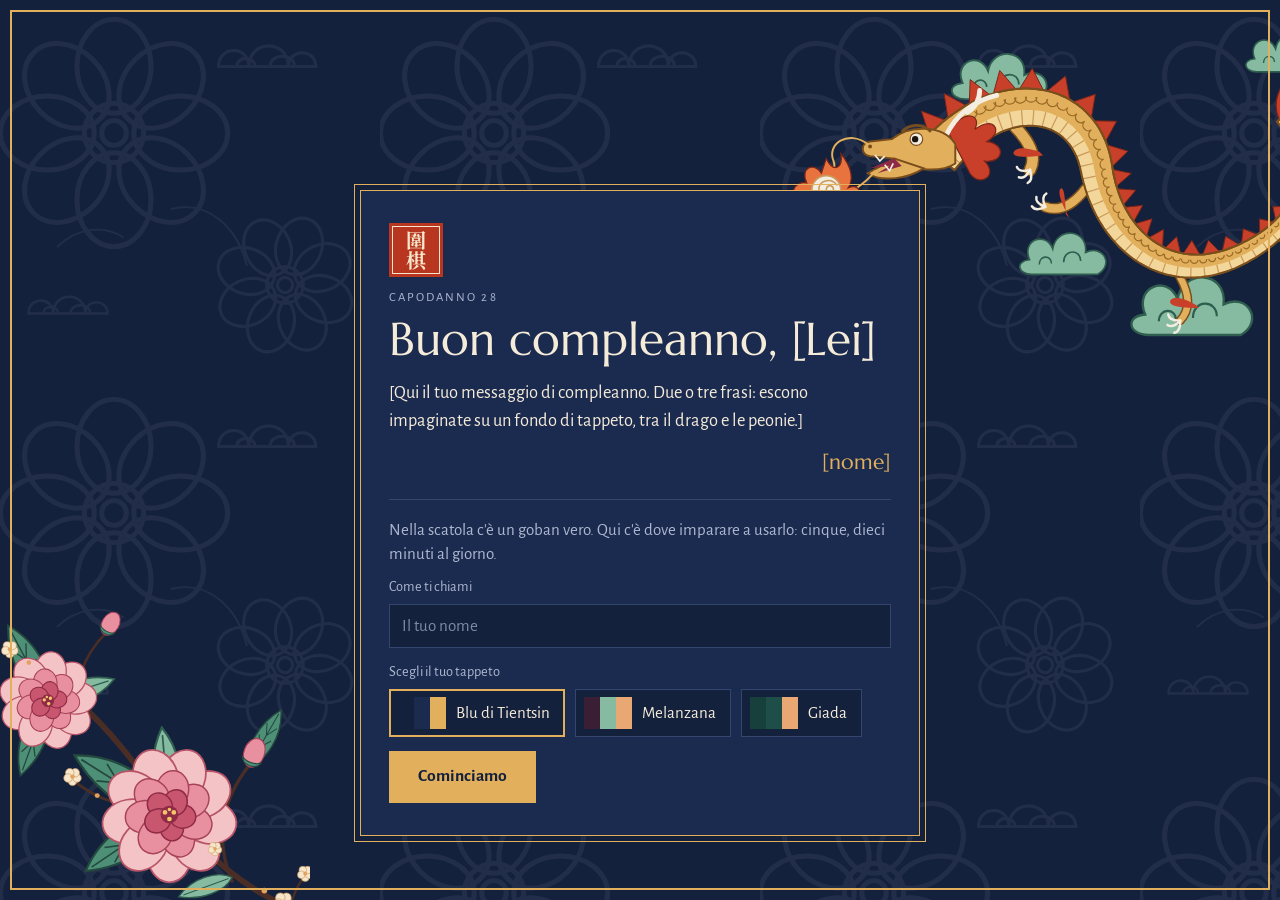
==== commit 1fa6f9ae: "Percorso esteso: 32 lezioni in sei capitoli Nuove lezioni di tattica (atari dal lato giusto, taglio," ====
--- a/index.html
+++ b/index.html
@@ -39,6 +39,7 @@
 <script src="js/engine.js"></script>
 <script src="js/catalog.js"></script>
 <script src="js/content.js"></script>
+<script src="js/lezioni.js"></script>
 <script src="js/ornamenti.js"></script>
 <script src="js/store.js"></script>
 <script src="js/sync.js"></script>
--- a/css/app.css
+++ b/css/app.css
@@ -62,10 +62,12 @@
 .office-btn { position: relative; z-index: 1; display: flex; align-items: center; justify-content: space-between; gap: 8px; min-height: 40px; padding: 0 12px; background: var(--tab); border: 1px solid var(--line); color: var(--muted); cursor: pointer; font-size: .92rem; }
 .office-btn:hover { color: var(--text); border-color: var(--band); }
 kbd { font-family: var(--body); font-size: .75rem; border: 1px solid var(--line); padding: 0 5px; }
-.side-orn { position: absolute; left: -30px; bottom: -26px; width: 180px; opacity: .95; pointer-events: none; }
+/* il vaso in fondo al menu: sta in coda alle voci, si rimpicciolisce o sparisce se manca spazio, non le copre mai */
+.side-orn { flex: 0 1 190px; min-height: 0; width: 100%; margin: auto -18px -18px; object-fit: contain; object-position: left bottom; pointer-events: none; }
+@media (max-height: 640px) { .side-orn { display: none; } }
 .topbar { display: none; }
 .tabs { display: none; }
-main { margin-left: var(--side-w); min-height: 100vh; outline: none; }
+main { margin-left: var(--side-w); min-height: 100vh; outline: none; position: relative; isolation: isolate; overflow-x: clip; }
 
 @media (max-width: 899px) {
   .side { display: none; }
@@ -80,7 +82,7 @@
 }
 
 /* ---------- pagina ---------- */
-.view { position: relative; isolation: isolate; padding: 34px 40px 56px; max-width: 1240px; min-height: 100vh; }
+.view { padding: 34px 40px 56px; max-width: 1240px; min-height: 100vh; }
 @media (max-width: 899px) { .view { padding: 20px 16px 32px; min-height: 0; } }
 .view::after { content: ''; display: block; height: 16px; margin-top: 40px; background: var(--band); -webkit-mask: url(../img/greca.svg) repeat-x center / 16px 16px; mask: url(../img/greca.svg) repeat-x center / 16px 16px; opacity: .8; }
 .page-head { margin-bottom: 22px; max-width: 60ch; text-shadow: 0 1px 12px var(--field); }
@@ -251,6 +253,9 @@
 
 /* ---------- percorso e problemi ---------- */
 .path { list-style: none; margin: 0; padding: 0; display: flex; flex-direction: column; gap: 8px; max-width: 860px; }
+.cap-h { margin: 22px 0 2px; text-shadow: 0 0 3px var(--field), 0 0 10px var(--field); }
+.cap-h:first-child { margin-top: 0; }
+.cap-h h2 { margin: 0; }
 .path-row { display: grid; grid-template-columns: 44px minmax(0, 1fr) auto; gap: 14px; align-items: center; padding: 12px 16px; }
 .pr-n { width: 38px; height: 38px; display: flex; align-items: center; justify-content: center; font-family: var(--display); font-size: 1.2rem; border: 1px solid var(--line); color: var(--muted); }
 .path-row.done .pr-n { background: var(--band); border-color: var(--band); color: var(--field); }
@@ -453,6 +458,16 @@
 .lg-cap { border: 2px dashed #2F7A55; background: radial-gradient(#2F7A55 0 4px, transparent 5px); }
 .lg-abc { background: #F7EBD0; color: #8E2A18; font-weight: 700; font-size: .75rem; border: 2px solid #B8361F; }
 
+
+/* aiuti in partita: interruttori rapidi */
+.help-bar { display: flex; flex-wrap: wrap; align-items: center; gap: 6px; }
+.help-l { color: var(--muted); font-size: .85rem; letter-spacing: .12em; text-transform: uppercase; margin-right: 4px; }
+.help-chip { display: inline-flex; align-items: center; gap: 7px; min-height: 36px; padding: 0 12px; background: var(--field); border: 1px solid var(--line); color: var(--muted); cursor: pointer; font-size: .92rem; }
+.help-chip .hc-dot { width: 10px; height: 10px; border-radius: 50%; border: 1px solid currentColor; }
+.help-chip.on { color: var(--text); border-color: var(--band); }
+.help-chip.on .hc-dot { background: var(--pearl); border-color: var(--pearl); }
+.help-chip:hover { border-color: var(--band); }
+
 /* ---------- animazioni ---------- */
 .breath { animation: breath 1.8s ease-in-out infinite; }
 @keyframes breath { 50% { opacity: .4; } }
